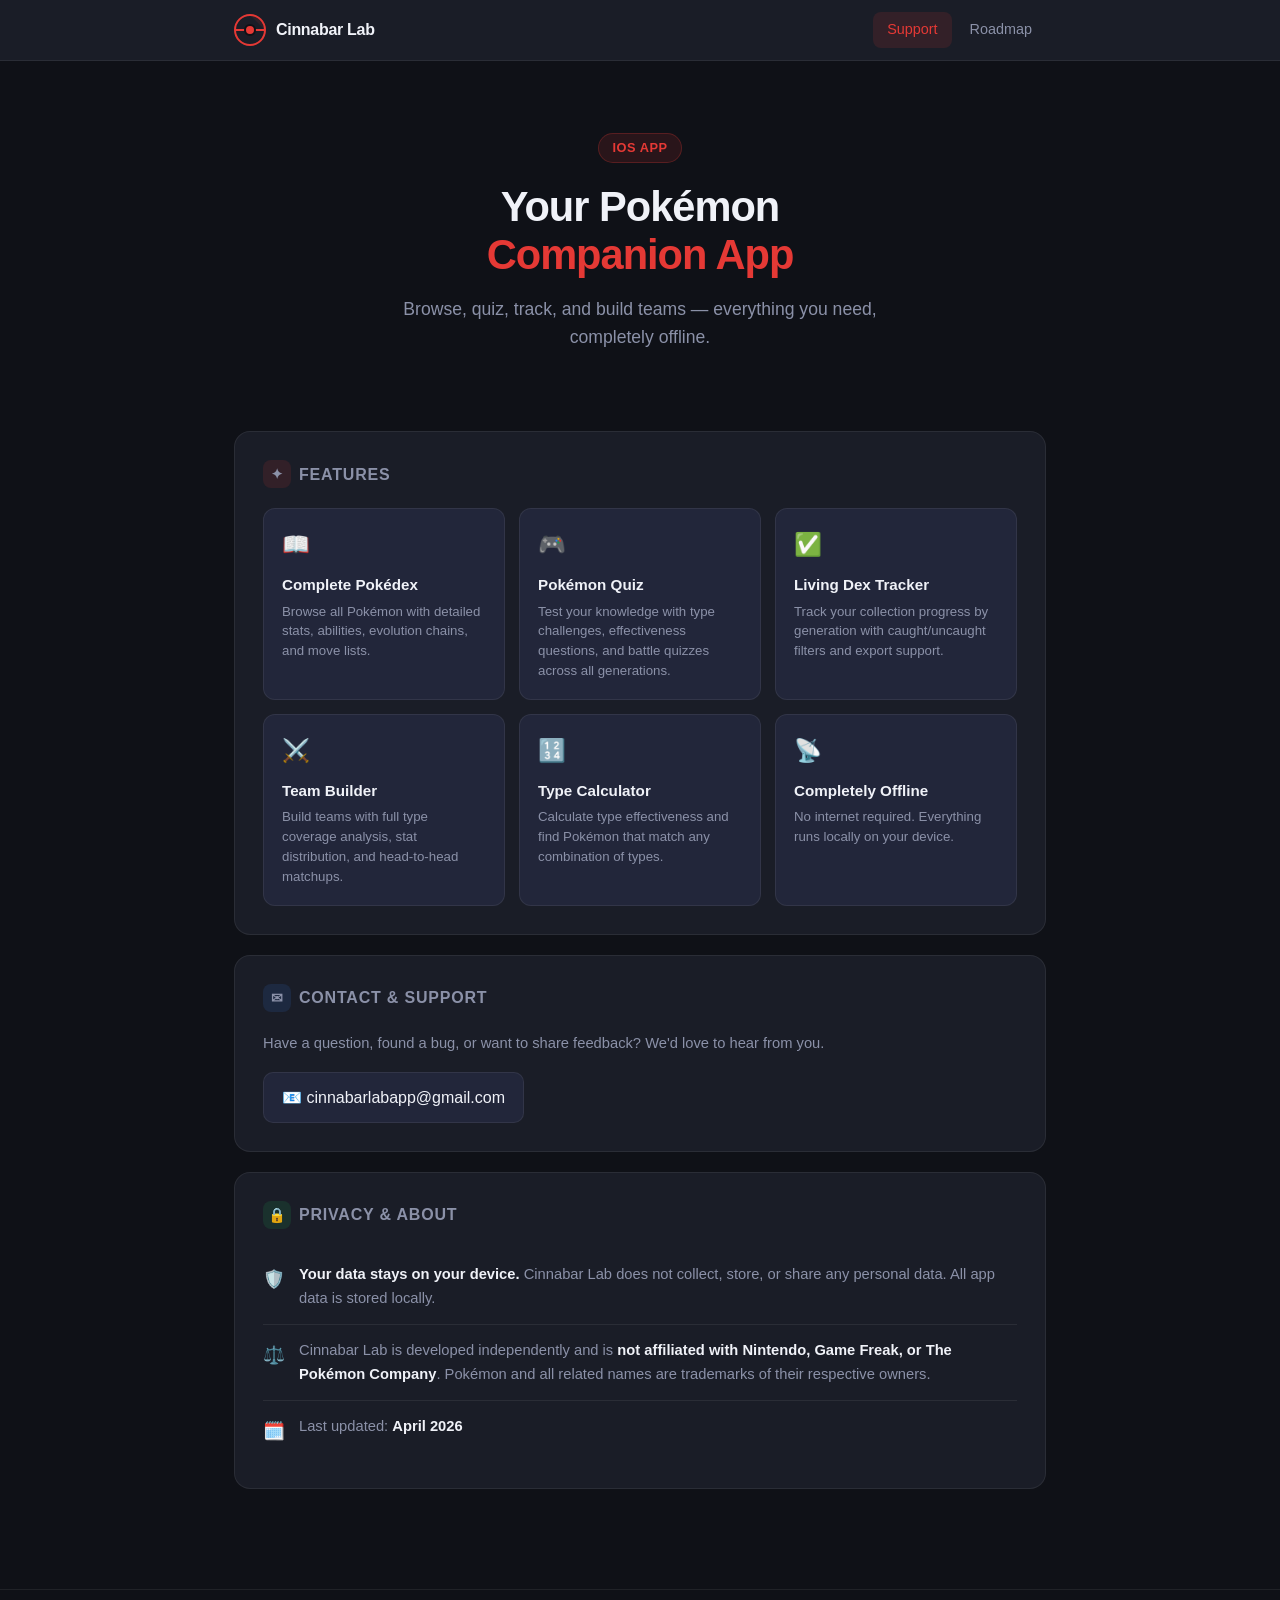
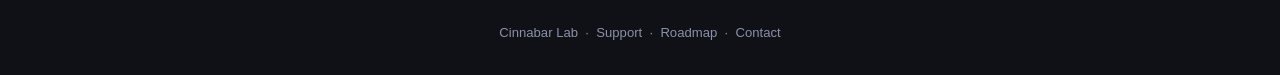
==== index.html @ b50a4d6b "Redesign site with proper HTML/CSS, add roadmap page" ====
<!DOCTYPE html>
<html lang="en">
<head>
    <meta charset="UTF-8" />
    <meta name="viewport" content="width=device-width, initial-scale=1.0" />
    <title>Cinnabar Lab — Support</title>
    <link rel="stylesheet" href="style.css" />
</head>
<body>

<!-- NAV -->
<nav>
    <div class="nav-inner">
        <a href="index.html" class="nav-brand">
            <svg class="nav-logo" viewBox="0 0 32 32" fill="none" xmlns="http://www.w3.org/2000/svg">
                <circle cx="16" cy="16" r="15" stroke="#E53935" stroke-width="2"/>
                <line x1="1" y1="16" x2="31" y2="16" stroke="#E53935" stroke-width="2"/>
                <circle cx="16" cy="16" r="5" fill="#E53935" stroke="#0f1117" stroke-width="2"/>
                <path d="M16 1 A15 15 0 0 1 31 16" stroke="#E53935" stroke-width="0" fill="#E53935" fill-opacity="0.1"/>
            </svg>
            <span>Cinnabar Lab</span>
        </a>
        <div class="nav-links">
            <a href="index.html" class="active">Support</a>
            <a href="roadmap.html">Roadmap</a>
        </div>
    </div>
</nav>

<!-- HERO -->
<div class="hero">
    <div class="hero-badge">iOS App</div>
    <h1>Your Pokémon<br/><span>Companion App</span></h1>
    <p>Browse, quiz, track, and build teams — everything you need, completely offline.</p>
</div>

<!-- MAIN -->
<main>

    <!-- Features -->
    <div class="card">
        <h2>
            <span class="icon" style="background:rgba(229,57,53,0.12)">✦</span>
            Features
        </h2>
        <div class="features-grid">
            <div class="feature-item">
                <div class="feature-icon">📖</div>
                <h3>Complete Pokédex</h3>
                <p>Browse all Pokémon with detailed stats, abilities, evolution chains, and move lists.</p>
            </div>
            <div class="feature-item">
                <div class="feature-icon">🎮</div>
                <h3>Pokémon Quiz</h3>
                <p>Test your knowledge with type challenges, effectiveness questions, and battle quizzes across all generations.</p>
            </div>
            <div class="feature-item">
                <div class="feature-icon">✅</div>
                <h3>Living Dex Tracker</h3>
                <p>Track your collection progress by generation with caught/uncaught filters and export support.</p>
            </div>
            <div class="feature-item">
                <div class="feature-icon">⚔️</div>
                <h3>Team Builder</h3>
                <p>Build teams with full type coverage analysis, stat distribution, and head-to-head matchups.</p>
            </div>
            <div class="feature-item">
                <div class="feature-icon">🔢</div>
                <h3>Type Calculator</h3>
                <p>Calculate type effectiveness and find Pokémon that match any combination of types.</p>
            </div>
            <div class="feature-item">
                <div class="feature-icon">📡</div>
                <h3>Completely Offline</h3>
                <p>No internet required. Everything runs locally on your device.</p>
            </div>
        </div>
    </div>

    <!-- Contact -->
    <div class="card">
        <h2>
            <span class="icon" style="background:rgba(59,130,246,0.12)">✉</span>
            Contact &amp; Support
        </h2>
        <p style="color:var(--muted); font-size:0.92rem; margin-bottom:16px;">
            Have a question, found a bug, or want to share feedback? We'd love to hear from you.
        </p>
        <a href="mailto:cinnabarlabapp@gmail.com" class="contact-email">
            📧 cinnabarlabapp@gmail.com
        </a>
    </div>

    <!-- Privacy & About -->
    <div class="card">
        <h2>
            <span class="icon" style="background:rgba(34,197,94,0.12)">🔒</span>
            Privacy &amp; About
        </h2>
        <div class="info-row">
            <span class="info-row-icon">🛡️</span>
            <p><strong>Your data stays on your device.</strong> Cinnabar Lab does not collect, store, or share any personal data. All app data is stored locally.</p>
        </div>
        <div class="info-row">
            <span class="info-row-icon">⚖️</span>
            <p>Cinnabar Lab is developed independently and is <strong>not affiliated with Nintendo, Game Freak, or The Pokémon Company</strong>. Pokémon and all related names are trademarks of their respective owners.</p>
        </div>
        <div class="info-row">
            <span class="info-row-icon">🗓️</span>
            <p>Last updated: <strong>April 2026</strong></p>
        </div>
    </div>

</main>

<footer>
    <p>Cinnabar Lab &nbsp;·&nbsp; <a href="index.html">Support</a> &nbsp;·&nbsp; <a href="roadmap.html">Roadmap</a> &nbsp;·&nbsp; <a href="mailto:cinnabarlabapp@gmail.com">Contact</a></p>
</footer>

</body>
</html>
---- style.css ----
/* ===== CINNABAR LAB — Shared Styles ===== */

*, *::before, *::after { box-sizing: border-box; margin: 0; padding: 0; }

:root {
    --red:       #E53935;
    --red-dark:  #B71C1C;
    --red-light: #FFCDD2;
    --bg:        #0f1117;
    --surface:   #1a1d27;
    --surface2:  #22263a;
    --border:    rgba(255,255,255,0.07);
    --text:      #f0f2f8;
    --muted:     #8b91a8;
    --green:     #22c55e;
    --yellow:    #f59e0b;
    --blue:      #3b82f6;
    --purple:    #a855f7;
}

body {
    font-family: -apple-system, BlinkMacSystemFont, "Segoe UI", Helvetica, Arial, sans-serif;
    background: var(--bg);
    color: var(--text);
    min-height: 100vh;
    line-height: 1.6;
}

a { color: var(--red); text-decoration: none; }
a:hover { text-decoration: underline; }

/* ===== NAV ===== */

nav {
    background: var(--surface);
    border-bottom: 1px solid var(--border);
    position: sticky;
    top: 0;
    z-index: 100;
    backdrop-filter: blur(10px);
}

.nav-inner {
    max-width: 860px;
    margin: 0 auto;
    padding: 0 24px;
    display: flex;
    align-items: center;
    gap: 32px;
    height: 60px;
}

.nav-brand {
    display: flex;
    align-items: center;
    gap: 10px;
    text-decoration: none;
    flex-shrink: 0;
}

.nav-logo {
    width: 32px;
    height: 32px;
}

.nav-brand span {
    font-size: 1rem;
    font-weight: 700;
    color: var(--text);
    letter-spacing: -0.3px;
}

.nav-links {
    display: flex;
    gap: 4px;
    margin-left: auto;
}

.nav-links a {
    color: var(--muted);
    text-decoration: none;
    font-size: 0.9rem;
    font-weight: 500;
    padding: 6px 14px;
    border-radius: 8px;
    transition: color 0.15s, background 0.15s;
}

.nav-links a:hover {
    color: var(--text);
    background: var(--border);
    text-decoration: none;
}

.nav-links a.active {
    color: var(--red);
    background: rgba(229, 57, 53, 0.12);
}

/* ===== HERO ===== */

.hero {
    text-align: center;
    padding: 72px 24px 48px;
    max-width: 680px;
    margin: 0 auto;
}

.hero-badge {
    display: inline-flex;
    align-items: center;
    gap: 6px;
    background: rgba(229, 57, 53, 0.12);
    color: var(--red);
    border: 1px solid rgba(229, 57, 53, 0.25);
    border-radius: 20px;
    padding: 4px 14px;
    font-size: 0.8rem;
    font-weight: 600;
    letter-spacing: 0.5px;
    text-transform: uppercase;
    margin-bottom: 20px;
}

.hero h1 {
    font-size: 2.6rem;
    font-weight: 800;
    letter-spacing: -1px;
    line-height: 1.15;
    margin-bottom: 16px;
}

.hero h1 span { color: var(--red); }

.hero p {
    font-size: 1.1rem;
    color: var(--muted);
    max-width: 480px;
    margin: 0 auto 32px;
}

/* ===== MAIN CONTENT ===== */

main {
    max-width: 860px;
    margin: 0 auto;
    padding: 0 24px 80px;
}

/* ===== CARDS ===== */

.card {
    background: var(--surface);
    border: 1px solid var(--border);
    border-radius: 16px;
    padding: 28px;
    margin-bottom: 20px;
}

.card h2 {
    font-size: 1rem;
    font-weight: 700;
    color: var(--muted);
    text-transform: uppercase;
    letter-spacing: 0.8px;
    margin-bottom: 20px;
    display: flex;
    align-items: center;
    gap: 8px;
}

.card h2 .icon {
    width: 28px;
    height: 28px;
    border-radius: 8px;
    display: flex;
    align-items: center;
    justify-content: center;
    font-size: 0.9rem;
}

/* ===== FEATURES GRID ===== */

.features-grid {
    display: grid;
    grid-template-columns: repeat(auto-fill, minmax(220px, 1fr));
    gap: 14px;
}

.feature-item {
    background: var(--surface2);
    border: 1px solid var(--border);
    border-radius: 12px;
    padding: 18px;
}

.feature-icon {
    font-size: 1.4rem;
    margin-bottom: 10px;
}

.feature-item h3 {
    font-size: 0.95rem;
    font-weight: 700;
    margin-bottom: 4px;
}

.feature-item p {
    font-size: 0.83rem;
    color: var(--muted);
    line-height: 1.5;
}

/* ===== CONTACT ===== */

.contact-email {
    display: inline-flex;
    align-items: center;
    gap: 8px;
    background: var(--surface2);
    border: 1px solid var(--border);
    border-radius: 10px;
    padding: 12px 18px;
    color: var(--text);
    font-weight: 500;
    transition: border-color 0.15s;
}

.contact-email:hover {
    border-color: var(--red);
    text-decoration: none;
}

/* ===== INFO ROWS ===== */

.info-row {
    display: flex;
    align-items: flex-start;
    gap: 14px;
    padding: 14px 0;
    border-bottom: 1px solid var(--border);
}

.info-row:last-child { border-bottom: none; }

.info-row-icon {
    font-size: 1.1rem;
    margin-top: 2px;
    flex-shrink: 0;
}

.info-row p {
    font-size: 0.92rem;
    color: var(--muted);
    line-height: 1.6;
}

.info-row strong { color: var(--text); }

/* ===== ROADMAP ===== */

.version-card {
    background: var(--surface);
    border: 1px solid var(--border);
    border-radius: 16px;
    overflow: hidden;
    margin-bottom: 20px;
}

.version-header {
    display: flex;
    align-items: center;
    gap: 14px;
    padding: 20px 24px;
    border-bottom: 1px solid var(--border);
}

.version-badge {
    font-size: 0.78rem;
    font-weight: 700;
    padding: 4px 12px;
    border-radius: 20px;
    letter-spacing: 0.3px;
    white-space: nowrap;
}

.badge-complete  { background: rgba(34,197,94,0.15);  color: var(--green); border: 1px solid rgba(34,197,94,0.3); }
.badge-current   { background: rgba(229,57,53,0.15);  color: var(--red);   border: 1px solid rgba(229,57,53,0.3); }
.badge-next      { background: rgba(59,130,246,0.15); color: var(--blue);  border: 1px solid rgba(59,130,246,0.3); }
.badge-planned   { background: rgba(139,145,168,0.1); color: var(--muted); border: 1px solid var(--border); }
.badge-backlog   { background: rgba(168,85,247,0.12); color: var(--purple);border: 1px solid rgba(168,85,247,0.3); }

.version-header h3 {
    font-size: 1.1rem;
    font-weight: 700;
}

.version-header p {
    font-size: 0.85rem;
    color: var(--muted);
    margin-top: 2px;
}

.version-body {
    padding: 4px 0;
}

.roadmap-item {
    display: flex;
    align-items: flex-start;
    gap: 12px;
    padding: 12px 24px;
    border-bottom: 1px solid var(--border);
}

.roadmap-item:last-child { border-bottom: none; }

.roadmap-check {
    width: 20px;
    height: 20px;
    border-radius: 50%;
    flex-shrink: 0;
    display: flex;
    align-items: center;
    justify-content: center;
    font-size: 0.7rem;
    margin-top: 2px;
}

.check-done    { background: rgba(34,197,94,0.15);  color: var(--green); }
.check-pending { background: var(--surface2); border: 1px solid var(--border); color: transparent; }

.roadmap-item p {
    font-size: 0.9rem;
    color: var(--text);
    line-height: 1.5;
}

.roadmap-item p span {
    color: var(--muted);
    font-size: 0.82rem;
}

/* ===== RELEASE HISTORY TABLE ===== */

.release-table {
    width: 100%;
    border-collapse: collapse;
    font-size: 0.88rem;
}

.release-table th {
    text-align: left;
    padding: 10px 16px;
    color: var(--muted);
    font-weight: 600;
    font-size: 0.78rem;
    text-transform: uppercase;
    letter-spacing: 0.5px;
    border-bottom: 1px solid var(--border);
}

.release-table td {
    padding: 12px 16px;
    border-bottom: 1px solid var(--border);
    color: var(--text);
    vertical-align: top;
}

.release-table tr:last-child td { border-bottom: none; }

.release-table td:first-child {
    font-weight: 700;
    color: var(--red);
    white-space: nowrap;
}

.release-table td:nth-child(2) {
    color: var(--muted);
    white-space: nowrap;
}

/* ===== FOOTER ===== */

footer {
    text-align: center;
    padding: 32px 24px;
    color: var(--muted);
    font-size: 0.82rem;
    border-top: 1px solid var(--border);
}

footer a { color: var(--muted); }
footer a:hover { color: var(--text); }

/* ===== RESPONSIVE ===== */

@media (max-width: 600px) {
    .hero h1 { font-size: 1.9rem; }
    .features-grid { grid-template-columns: 1fr 1fr; }
    .version-header { flex-wrap: wrap; gap: 8px; }
}
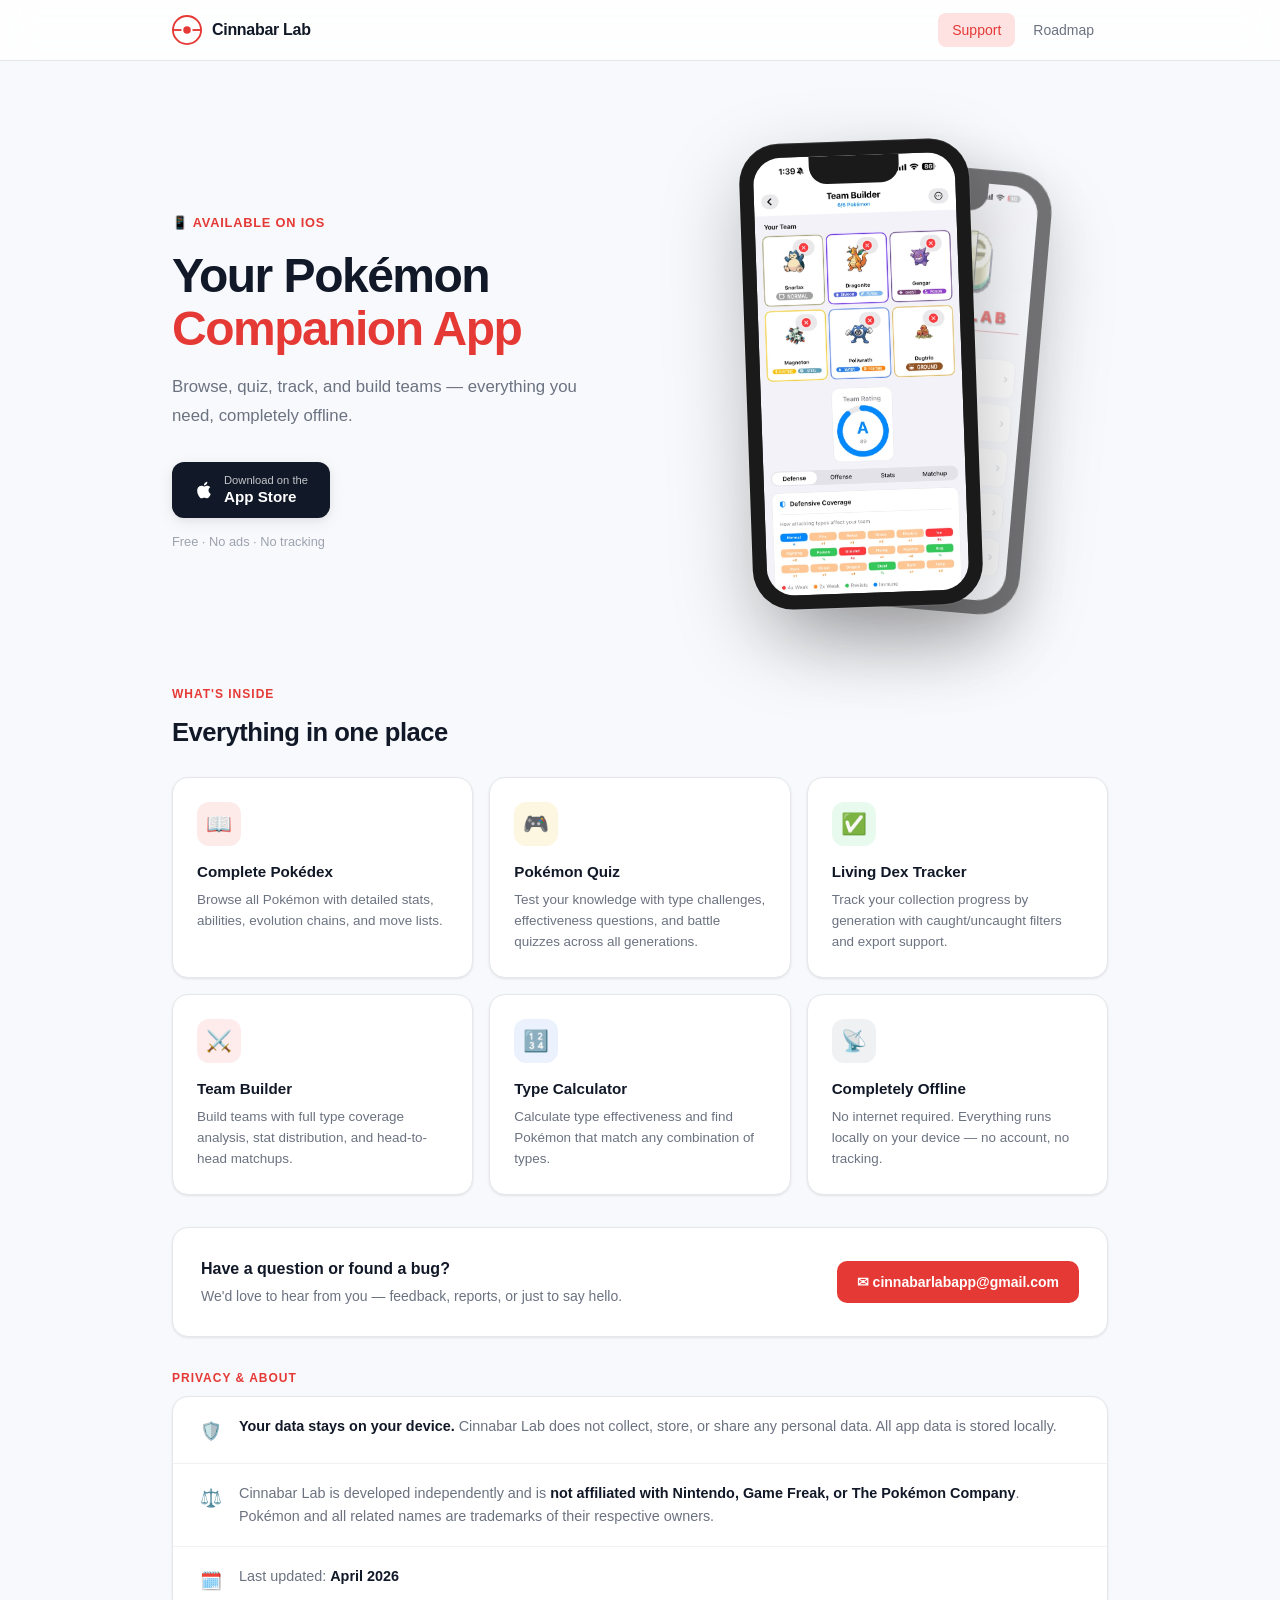
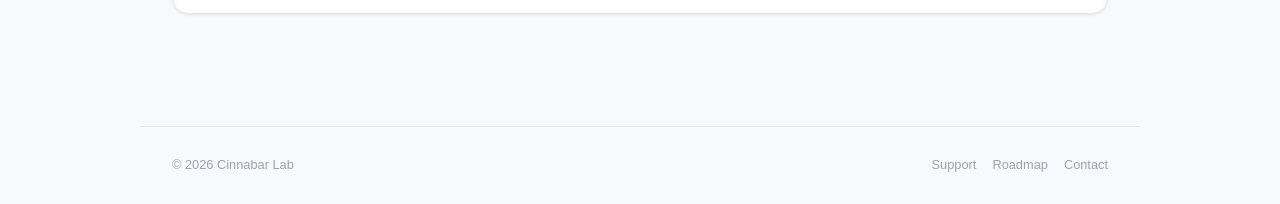
==== commit 51156e07: "Redesign website with light theme and app screenshots" ====
--- a/index.html
+++ b/index.html
@@ -15,8 +15,7 @@
             <svg class="nav-logo" viewBox="0 0 32 32" fill="none" xmlns="http://www.w3.org/2000/svg">
                 <circle cx="16" cy="16" r="15" stroke="#E53935" stroke-width="2"/>
                 <line x1="1" y1="16" x2="31" y2="16" stroke="#E53935" stroke-width="2"/>
-                <circle cx="16" cy="16" r="5" fill="#E53935" stroke="#0f1117" stroke-width="2"/>
-                <path d="M16 1 A15 15 0 0 1 31 16" stroke="#E53935" stroke-width="0" fill="#E53935" fill-opacity="0.1"/>
+                <circle cx="16" cy="16" r="5" fill="#E53935" stroke="white" stroke-width="2"/>
             </svg>
             <span>Cinnabar Lab</span>
         </a>
@@ -29,92 +28,125 @@
 
 <!-- HERO -->
 <div class="hero">
-    <div class="hero-badge">iOS App</div>
-    <h1>Your Pokémon<br/><span>Companion App</span></h1>
-    <p>Browse, quiz, track, and build teams — everything you need, completely offline.</p>
+    <div class="hero-text">
+        <div class="hero-eyebrow">📱 Available on iOS</div>
+        <h1>Your Pokémon<br/><span>Companion App</span></h1>
+        <p class="hero-desc">Browse, quiz, track, and build teams — everything you need, completely offline.</p>
+        <div class="hero-actions">
+            <a href="https://apps.apple.com/app/cinnabar-lab/id6742574230" class="btn-appstore">
+                <svg width="20" height="20" viewBox="0 0 24 24" fill="white"><path d="M18.71 19.5c-.83 1.24-1.71 2.45-3.05 2.47-1.34.03-1.77-.79-3.29-.79-1.53 0-2 .77-3.27.82-1.31.05-2.3-1.32-3.14-2.53C4.25 17 2.94 12.45 4.7 9.39c.87-1.52 2.43-2.48 4.12-2.51 1.28-.02 2.5.87 3.29.87.78 0 2.26-1.07 3.8-.91.65.03 2.47.26 3.64 1.98-.09.06-2.17 1.28-2.15 3.81.03 3.02 2.65 4.03 2.68 4.04-.03.07-.42 1.44-1.38 2.83M13 3.5c.73-.83 1.94-1.46 2.94-1.5.13 1.17-.34 2.35-1.04 3.19-.69.85-1.83 1.51-2.95 1.42-.15-1.15.41-2.35 1.05-3.11z"/></svg>
+                <span class="btn-text">
+                    <span class="btn-sub">Download on the</span>
+                    <span class="btn-main">App Store</span>
+                </span>
+            </a>
+        </div>
+        <p class="hero-note">Free · No ads · No tracking</p>
+    </div>
+    <div class="hero-visual">
+        <div class="phones-container">
+            <div class="phone-mockup phone-mockup-back">
+                <div class="phone-frame">
+                    <div class="phone-screen">
+                        <div class="phone-notch"></div>
+                        <img src="screenshots/home.jpg" alt="Cinnabar Lab home screen" />
+                    </div>
+                </div>
+            </div>
+            <div class="phone-mockup phone-mockup-front">
+                <div class="phone-frame">
+                    <div class="phone-screen">
+                        <div class="phone-notch"></div>
+                        <img src="screenshots/team-builder.jpg" alt="Team Builder screen" />
+                    </div>
+                </div>
+            </div>
+        </div>
+    </div>
 </div>
 
 <!-- MAIN -->
 <main>
 
     <!-- Features -->
-    <div class="card">
-        <h2>
-            <span class="icon" style="background:rgba(229,57,53,0.12)">✦</span>
-            Features
-        </h2>
+    <section>
+        <div class="section-label">What's Inside</div>
+        <div class="section-title">Everything in one place</div>
         <div class="features-grid">
-            <div class="feature-item">
-                <div class="feature-icon">📖</div>
+            <div class="feature-card">
+                <div class="feature-icon-wrap" style="background:rgba(229,57,53,0.1)">📖</div>
                 <h3>Complete Pokédex</h3>
                 <p>Browse all Pokémon with detailed stats, abilities, evolution chains, and move lists.</p>
             </div>
-            <div class="feature-item">
-                <div class="feature-icon">🎮</div>
+            <div class="feature-card">
+                <div class="feature-icon-wrap" style="background:rgba(234,179,8,0.12)">🎮</div>
                 <h3>Pokémon Quiz</h3>
                 <p>Test your knowledge with type challenges, effectiveness questions, and battle quizzes across all generations.</p>
             </div>
-            <div class="feature-item">
-                <div class="feature-icon">✅</div>
+            <div class="feature-card">
+                <div class="feature-icon-wrap" style="background:rgba(34,197,94,0.1)">✅</div>
                 <h3>Living Dex Tracker</h3>
                 <p>Track your collection progress by generation with caught/uncaught filters and export support.</p>
             </div>
-            <div class="feature-item">
-                <div class="feature-icon">⚔️</div>
+            <div class="feature-card">
+                <div class="feature-icon-wrap" style="background:rgba(239,68,68,0.1)">⚔️</div>
                 <h3>Team Builder</h3>
                 <p>Build teams with full type coverage analysis, stat distribution, and head-to-head matchups.</p>
             </div>
-            <div class="feature-item">
-                <div class="feature-icon">🔢</div>
+            <div class="feature-card">
+                <div class="feature-icon-wrap" style="background:rgba(59,130,246,0.1)">🔢</div>
                 <h3>Type Calculator</h3>
                 <p>Calculate type effectiveness and find Pokémon that match any combination of types.</p>
             </div>
-            <div class="feature-item">
-                <div class="feature-icon">📡</div>
+            <div class="feature-card">
+                <div class="feature-icon-wrap" style="background:rgba(107,114,128,0.1)">📡</div>
                 <h3>Completely Offline</h3>
-                <p>No internet required. Everything runs locally on your device.</p>
+                <p>No internet required. Everything runs locally on your device — no account, no tracking.</p>
             </div>
         </div>
-    </div>
+    </section>
 
     <!-- Contact -->
-    <div class="card">
-        <h2>
-            <span class="icon" style="background:rgba(59,130,246,0.12)">✉</span>
-            Contact &amp; Support
-        </h2>
-        <p style="color:var(--muted); font-size:0.92rem; margin-bottom:16px;">
-            Have a question, found a bug, or want to share feedback? We'd love to hear from you.
-        </p>
-        <a href="mailto:cinnabarlabapp@gmail.com" class="contact-email">
-            📧 cinnabarlabapp@gmail.com
-        </a>
-    </div>
+    <section>
+        <div class="contact-card">
+            <div>
+                <h3>Have a question or found a bug?</h3>
+                <p>We'd love to hear from you — feedback, reports, or just to say hello.</p>
+            </div>
+            <a href="mailto:cinnabarlabapp@gmail.com" class="contact-email-btn">
+                ✉ cinnabarlabapp@gmail.com
+            </a>
+        </div>
+    </section>
 
     <!-- Privacy & About -->
-    <div class="card">
-        <h2>
-            <span class="icon" style="background:rgba(34,197,94,0.12)">🔒</span>
-            Privacy &amp; About
-        </h2>
-        <div class="info-row">
-            <span class="info-row-icon">🛡️</span>
-            <p><strong>Your data stays on your device.</strong> Cinnabar Lab does not collect, store, or share any personal data. All app data is stored locally.</p>
+    <section>
+        <div class="section-label">Privacy &amp; About</div>
+        <div class="info-card">
+            <div class="info-row">
+                <span class="info-row-icon">🛡️</span>
+                <p><strong>Your data stays on your device.</strong> Cinnabar Lab does not collect, store, or share any personal data. All app data is stored locally.</p>
+            </div>
+            <div class="info-row">
+                <span class="info-row-icon">⚖️</span>
+                <p>Cinnabar Lab is developed independently and is <strong>not affiliated with Nintendo, Game Freak, or The Pokémon Company</strong>. Pokémon and all related names are trademarks of their respective owners.</p>
+            </div>
+            <div class="info-row">
+                <span class="info-row-icon">🗓️</span>
+                <p>Last updated: <strong>April 2026</strong></p>
+            </div>
         </div>
-        <div class="info-row">
-            <span class="info-row-icon">⚖️</span>
-            <p>Cinnabar Lab is developed independently and is <strong>not affiliated with Nintendo, Game Freak, or The Pokémon Company</strong>. Pokémon and all related names are trademarks of their respective owners.</p>
-        </div>
-        <div class="info-row">
-            <span class="info-row-icon">🗓️</span>
-            <p>Last updated: <strong>April 2026</strong></p>
-        </div>
-    </div>
+    </section>
 
 </main>
 
 <footer>
-    <p>Cinnabar Lab &nbsp;·&nbsp; <a href="index.html">Support</a> &nbsp;·&nbsp; <a href="roadmap.html">Roadmap</a> &nbsp;·&nbsp; <a href="mailto:cinnabarlabapp@gmail.com">Contact</a></p>
+    <p>© 2026 Cinnabar Lab</p>
+    <div class="footer-links">
+        <a href="index.html">Support</a>
+        <a href="roadmap.html">Roadmap</a>
+        <a href="mailto:cinnabarlabapp@gmail.com">Contact</a>
+    </div>
 </footer>
 
 </body>
--- a/style.css
+++ b/style.css
@@ -1,29 +1,36 @@
-/* ===== CINNABAR LAB — Shared Styles ===== */
+/* ===== CINNABAR LAB — Light Theme ===== */
 
 *, *::before, *::after { box-sizing: border-box; margin: 0; padding: 0; }
 
 :root {
-    --red:       #E53935;
-    --red-dark:  #B71C1C;
-    --red-light: #FFCDD2;
-    --bg:        #0f1117;
-    --surface:   #1a1d27;
-    --surface2:  #22263a;
-    --border:    rgba(255,255,255,0.07);
-    --text:      #f0f2f8;
-    --muted:     #8b91a8;
-    --green:     #22c55e;
-    --yellow:    #f59e0b;
-    --blue:      #3b82f6;
-    --purple:    #a855f7;
+    --red:        #E53935;
+    --red-dark:   #B71C1C;
+    --red-light:  #FEE2E2;
+    --red-mid:    #FECACA;
+    --bg:         #F8F9FC;
+    --surface:    #FFFFFF;
+    --surface2:   #F2F4F8;
+    --border:     #E5E7EB;
+    --border-soft:#F0F0F5;
+    --text:       #111827;
+    --muted:      #6B7280;
+    --muted-light:#9CA3AF;
+    --green:      #16A34A;
+    --blue:       #2563EB;
+    --yellow:     #D97706;
+    --purple:     #7C3AED;
+    --shadow-sm:  0 1px 3px rgba(0,0,0,0.06), 0 1px 2px rgba(0,0,0,0.04);
+    --shadow-md:  0 4px 16px rgba(0,0,0,0.08), 0 2px 6px rgba(0,0,0,0.04);
+    --shadow-lg:  0 12px 40px rgba(0,0,0,0.10), 0 4px 12px rgba(0,0,0,0.06);
 }
 
 body {
-    font-family: -apple-system, BlinkMacSystemFont, "Segoe UI", Helvetica, Arial, sans-serif;
+    font-family: -apple-system, BlinkMacSystemFont, "SF Pro Display", "Segoe UI", Helvetica, Arial, sans-serif;
     background: var(--bg);
     color: var(--text);
     min-height: 100vh;
     line-height: 1.6;
+    -webkit-font-smoothing: antialiased;
 }
 
 a { color: var(--red); text-decoration: none; }
@@ -32,21 +39,21 @@
 /* ===== NAV ===== */
 
 nav {
-    background: var(--surface);
+    background: rgba(255,255,255,0.85);
     border-bottom: 1px solid var(--border);
     position: sticky;
     top: 0;
     z-index: 100;
-    backdrop-filter: blur(10px);
+    backdrop-filter: blur(16px);
+    -webkit-backdrop-filter: blur(16px);
 }
 
 .nav-inner {
-    max-width: 860px;
+    max-width: 1000px;
     margin: 0 auto;
-    padding: 0 24px;
-    display: flex;
-    align-items: center;
-    gap: 32px;
+    padding: 0 32px;
+    display: flex;
+    align-items: center;
     height: 60px;
 }
 
@@ -59,8 +66,8 @@
 }
 
 .nav-logo {
-    width: 32px;
-    height: 32px;
+    width: 30px;
+    height: 30px;
 }
 
 .nav-brand span {
@@ -74,12 +81,13 @@
     display: flex;
     gap: 4px;
     margin-left: auto;
+    align-items: center;
 }
 
 .nav-links a {
     color: var(--muted);
     text-decoration: none;
-    font-size: 0.9rem;
+    font-size: 0.875rem;
     font-weight: 500;
     padding: 6px 14px;
     border-radius: 8px;
@@ -88,157 +96,336 @@
 
 .nav-links a:hover {
     color: var(--text);
-    background: var(--border);
+    background: var(--surface2);
     text-decoration: none;
 }
 
 .nav-links a.active {
     color: var(--red);
-    background: rgba(229, 57, 53, 0.12);
+    background: var(--red-light);
 }
 
 /* ===== HERO ===== */
 
 .hero {
+    max-width: 1000px;
+    margin: 0 auto;
+    padding: 80px 32px 64px;
+    display: grid;
+    grid-template-columns: 1fr 1fr;
+    gap: 48px;
+    align-items: center;
+}
+
+.hero-text {}
+
+.hero-eyebrow {
+    display: inline-flex;
+    align-items: center;
+    gap: 6px;
+    color: var(--red);
+    font-size: 0.8rem;
+    font-weight: 700;
+    letter-spacing: 0.8px;
+    text-transform: uppercase;
+    margin-bottom: 16px;
+}
+
+.hero h1 {
+    font-size: 3rem;
+    font-weight: 800;
+    letter-spacing: -1.5px;
+    line-height: 1.1;
+    color: var(--text);
+    margin-bottom: 18px;
+}
+
+.hero h1 span { color: var(--red); }
+
+.hero-desc {
+    font-size: 1.05rem;
+    color: var(--muted);
+    line-height: 1.7;
+    margin-bottom: 32px;
+    max-width: 420px;
+}
+
+.hero-actions {
+    display: flex;
+    gap: 12px;
+    align-items: center;
+    flex-wrap: wrap;
+}
+
+.btn-appstore {
+    display: inline-flex;
+    align-items: center;
+    gap: 10px;
+    background: var(--text);
+    color: white;
+    padding: 12px 22px;
+    border-radius: 12px;
+    font-size: 0.85rem;
+    font-weight: 600;
+    text-decoration: none;
+    transition: opacity 0.15s, transform 0.15s;
+    box-shadow: var(--shadow-md);
+}
+
+.btn-appstore:hover {
+    opacity: 0.85;
+    transform: translateY(-1px);
+    text-decoration: none;
+    color: white;
+}
+
+.btn-appstore svg { flex-shrink: 0; }
+
+.btn-appstore .btn-text { line-height: 1.2; }
+.btn-appstore .btn-sub { font-size: 0.7rem; font-weight: 400; opacity: 0.75; display: block; }
+.btn-appstore .btn-main { font-size: 0.95rem; font-weight: 700; }
+
+.hero-note {
+    font-size: 0.8rem;
+    color: var(--muted-light);
+    margin-top: 14px;
+}
+
+/* ===== PHONE MOCKUP ===== */
+
+.hero-visual {
+    display: flex;
+    justify-content: center;
+    align-items: center;
+}
+
+.phone-mockup {
+    position: relative;
+    width: 240px;
+    flex-shrink: 0;
+    filter: drop-shadow(var(--shadow-lg));
+}
+
+.phone-frame {
+    background: #1a1a1a;
+    border-radius: 40px;
+    padding: 14px;
+    box-shadow:
+        0 0 0 1px rgba(255,255,255,0.08),
+        0 30px 80px rgba(0,0,0,0.25),
+        inset 0 1px 0 rgba(255,255,255,0.1);
+}
+
+.phone-screen {
+    background: #111;
+    border-radius: 28px;
+    overflow: hidden;
+    aspect-ratio: 9/19.5;
+    display: flex;
+    align-items: center;
+    justify-content: center;
+    position: relative;
+}
+
+.phone-screen img {
+    width: 100%;
+    height: 100%;
+    object-fit: cover;
+    display: block;
+}
+
+.phone-screen-placeholder {
+    width: 100%;
+    height: 100%;
+    background: linear-gradient(145deg, #1a1d27 0%, #0f1117 100%);
+    display: flex;
+    flex-direction: column;
+    align-items: center;
+    justify-content: center;
+    gap: 12px;
+    color: rgba(255,255,255,0.15);
+    font-size: 0.75rem;
     text-align: center;
-    padding: 72px 24px 48px;
-    max-width: 680px;
+    padding: 16px;
+}
+
+.phone-notch {
+    position: absolute;
+    top: 0;
+    left: 50%;
+    transform: translateX(-50%);
+    width: 90px;
+    height: 28px;
+    background: #1a1a1a;
+    border-radius: 0 0 18px 18px;
+    z-index: 2;
+}
+
+/* Second phone (slightly offset) */
+.phones-container {
+    position: relative;
+    width: 280px;
+    height: 480px;
+}
+
+.phone-mockup-back {
+    position: absolute;
+    width: 220px;
+    right: -10px;
+    top: 24px;
+    opacity: 0.6;
+    transform: rotate(5deg);
+    filter: drop-shadow(0 8px 24px rgba(0,0,0,0.12));
+}
+
+.phone-mockup-front {
+    position: absolute;
+    width: 230px;
+    left: 0;
+    top: 0;
+    transform: rotate(-2deg);
+}
+
+/* ===== MAIN CONTENT ===== */
+
+main {
+    max-width: 1000px;
     margin: 0 auto;
-}
-
-.hero-badge {
-    display: inline-flex;
-    align-items: center;
-    gap: 6px;
-    background: rgba(229, 57, 53, 0.12);
+    padding: 0 32px 80px;
+}
+
+section {
+    margin-bottom: 32px;
+}
+
+/* ===== SECTION HEADERS ===== */
+
+.section-label {
+    font-size: 0.75rem;
+    font-weight: 700;
+    letter-spacing: 1px;
+    text-transform: uppercase;
     color: var(--red);
-    border: 1px solid rgba(229, 57, 53, 0.25);
-    border-radius: 20px;
-    padding: 4px 14px;
-    font-size: 0.8rem;
-    font-weight: 600;
-    letter-spacing: 0.5px;
-    text-transform: uppercase;
-    margin-bottom: 20px;
-}
-
-.hero h1 {
-    font-size: 2.6rem;
+    margin-bottom: 8px;
+}
+
+.section-title {
+    font-size: 1.6rem;
     font-weight: 800;
-    letter-spacing: -1px;
-    line-height: 1.15;
-    margin-bottom: 16px;
-}
-
-.hero h1 span { color: var(--red); }
-
-.hero p {
-    font-size: 1.1rem;
-    color: var(--muted);
-    max-width: 480px;
-    margin: 0 auto 32px;
-}
-
-/* ===== MAIN CONTENT ===== */
-
-main {
-    max-width: 860px;
-    margin: 0 auto;
-    padding: 0 24px 80px;
-}
-
-/* ===== CARDS ===== */
-
-.card {
+    letter-spacing: -0.5px;
+    color: var(--text);
+    margin-bottom: 24px;
+}
+
+/* ===== FEATURES GRID ===== */
+
+.features-grid {
+    display: grid;
+    grid-template-columns: repeat(3, 1fr);
+    gap: 16px;
+}
+
+.feature-card {
+    background: var(--surface);
+    border: 1px solid var(--border);
+    border-radius: 16px;
+    padding: 24px;
+    box-shadow: var(--shadow-sm);
+    transition: box-shadow 0.2s, transform 0.2s;
+}
+
+.feature-card:hover {
+    box-shadow: var(--shadow-md);
+    transform: translateY(-2px);
+}
+
+.feature-icon-wrap {
+    width: 44px;
+    height: 44px;
+    border-radius: 12px;
+    display: flex;
+    align-items: center;
+    justify-content: center;
+    font-size: 1.3rem;
+    margin-bottom: 14px;
+}
+
+.feature-card h3 {
+    font-size: 0.95rem;
+    font-weight: 700;
+    color: var(--text);
+    margin-bottom: 6px;
+}
+
+.feature-card p {
+    font-size: 0.84rem;
+    color: var(--muted);
+    line-height: 1.55;
+}
+
+/* ===== CONTACT CARD ===== */
+
+.contact-card {
     background: var(--surface);
     border: 1px solid var(--border);
     border-radius: 16px;
     padding: 28px;
-    margin-bottom: 20px;
-}
-
-.card h2 {
+    box-shadow: var(--shadow-sm);
+    display: flex;
+    align-items: center;
+    justify-content: space-between;
+    gap: 24px;
+    flex-wrap: wrap;
+}
+
+.contact-card h3 {
     font-size: 1rem;
     font-weight: 700;
-    color: var(--muted);
-    text-transform: uppercase;
-    letter-spacing: 0.8px;
-    margin-bottom: 20px;
-    display: flex;
+    margin-bottom: 4px;
+}
+
+.contact-card p {
+    font-size: 0.875rem;
+    color: var(--muted);
+}
+
+.contact-email-btn {
+    display: inline-flex;
     align-items: center;
     gap: 8px;
-}
-
-.card h2 .icon {
-    width: 28px;
-    height: 28px;
-    border-radius: 8px;
-    display: flex;
-    align-items: center;
-    justify-content: center;
-    font-size: 0.9rem;
-}
-
-/* ===== FEATURES GRID ===== */
-
-.features-grid {
-    display: grid;
-    grid-template-columns: repeat(auto-fill, minmax(220px, 1fr));
-    gap: 14px;
-}
-
-.feature-item {
-    background: var(--surface2);
+    background: var(--red);
+    color: white;
+    padding: 10px 20px;
+    border-radius: 10px;
+    font-size: 0.875rem;
+    font-weight: 600;
+    white-space: nowrap;
+    transition: background 0.15s, transform 0.15s;
+}
+
+.contact-email-btn:hover {
+    background: var(--red-dark);
+    color: white;
+    text-decoration: none;
+    transform: translateY(-1px);
+}
+
+/* ===== INFO ROWS ===== */
+
+.info-card {
+    background: var(--surface);
     border: 1px solid var(--border);
-    border-radius: 12px;
-    padding: 18px;
-}
-
-.feature-icon {
-    font-size: 1.4rem;
-    margin-bottom: 10px;
-}
-
-.feature-item h3 {
-    font-size: 0.95rem;
-    font-weight: 700;
-    margin-bottom: 4px;
-}
-
-.feature-item p {
-    font-size: 0.83rem;
-    color: var(--muted);
-    line-height: 1.5;
-}
-
-/* ===== CONTACT ===== */
-
-.contact-email {
-    display: inline-flex;
-    align-items: center;
-    gap: 8px;
-    background: var(--surface2);
-    border: 1px solid var(--border);
-    border-radius: 10px;
-    padding: 12px 18px;
-    color: var(--text);
-    font-weight: 500;
-    transition: border-color 0.15s;
-}
-
-.contact-email:hover {
-    border-color: var(--red);
-    text-decoration: none;
-}
-
-/* ===== INFO ROWS ===== */
+    border-radius: 16px;
+    overflow: hidden;
+    box-shadow: var(--shadow-sm);
+}
 
 .info-row {
     display: flex;
     align-items: flex-start;
     gap: 14px;
-    padding: 14px 0;
-    border-bottom: 1px solid var(--border);
+    padding: 18px 24px;
+    border-bottom: 1px solid var(--border-soft);
 }
 
 .info-row:last-child { border-bottom: none; }
@@ -247,24 +434,43 @@
     font-size: 1.1rem;
     margin-top: 2px;
     flex-shrink: 0;
+    width: 28px;
+    text-align: center;
 }
 
 .info-row p {
-    font-size: 0.92rem;
+    font-size: 0.9rem;
     color: var(--muted);
     line-height: 1.6;
 }
 
 .info-row strong { color: var(--text); }
 
-/* ===== ROADMAP ===== */
+/* ===== ROADMAP PAGE ===== */
+
+.roadmap-hero {
+    text-align: center;
+    padding: 72px 32px 48px;
+    max-width: 600px;
+    margin: 0 auto;
+}
+
+.roadmap-hero .hero-eyebrow { display: block; text-align: center; }
+.roadmap-hero h1 { font-size: 2.6rem; }
+
+.roadmap-hero p {
+    font-size: 1rem;
+    color: var(--muted);
+    margin-top: 12px;
+}
 
 .version-card {
     background: var(--surface);
     border: 1px solid var(--border);
     border-radius: 16px;
     overflow: hidden;
-    margin-bottom: 20px;
+    margin-bottom: 16px;
+    box-shadow: var(--shadow-sm);
 }
 
 .version-header {
@@ -272,11 +478,11 @@
     align-items: center;
     gap: 14px;
     padding: 20px 24px;
-    border-bottom: 1px solid var(--border);
+    border-bottom: 1px solid var(--border-soft);
 }
 
 .version-badge {
-    font-size: 0.78rem;
+    font-size: 0.75rem;
     font-weight: 700;
     padding: 4px 12px;
     border-radius: 20px;
@@ -284,33 +490,32 @@
     white-space: nowrap;
 }
 
-.badge-complete  { background: rgba(34,197,94,0.15);  color: var(--green); border: 1px solid rgba(34,197,94,0.3); }
-.badge-current   { background: rgba(229,57,53,0.15);  color: var(--red);   border: 1px solid rgba(229,57,53,0.3); }
-.badge-next      { background: rgba(59,130,246,0.15); color: var(--blue);  border: 1px solid rgba(59,130,246,0.3); }
-.badge-planned   { background: rgba(139,145,168,0.1); color: var(--muted); border: 1px solid var(--border); }
-.badge-backlog   { background: rgba(168,85,247,0.12); color: var(--purple);border: 1px solid rgba(168,85,247,0.3); }
+.badge-complete { background: #DCFCE7; color: #15803D; border: 1px solid #BBF7D0; }
+.badge-current  { background: var(--red-light); color: var(--red); border: 1px solid var(--red-mid); }
+.badge-next     { background: #DBEAFE; color: #1D4ED8; border: 1px solid #BFDBFE; }
+.badge-planned  { background: var(--surface2); color: var(--muted); border: 1px solid var(--border); }
+.badge-backlog  { background: #F3E8FF; color: #6D28D9; border: 1px solid #DDD6FE; }
 
 .version-header h3 {
-    font-size: 1.1rem;
-    font-weight: 700;
+    font-size: 1rem;
+    font-weight: 700;
+    color: var(--text);
 }
 
 .version-header p {
-    font-size: 0.85rem;
+    font-size: 0.83rem;
     color: var(--muted);
     margin-top: 2px;
 }
 
-.version-body {
-    padding: 4px 0;
-}
+.version-body { padding: 4px 0; }
 
 .roadmap-item {
     display: flex;
     align-items: flex-start;
     gap: 12px;
     padding: 12px 24px;
-    border-bottom: 1px solid var(--border);
+    border-bottom: 1px solid var(--border-soft);
 }
 
 .roadmap-item:last-child { border-bottom: none; }
@@ -323,22 +528,18 @@
     display: flex;
     align-items: center;
     justify-content: center;
-    font-size: 0.7rem;
+    font-size: 0.65rem;
+    font-weight: 700;
     margin-top: 2px;
 }
 
-.check-done    { background: rgba(34,197,94,0.15);  color: var(--green); }
-.check-pending { background: var(--surface2); border: 1px solid var(--border); color: transparent; }
+.check-done    { background: #DCFCE7; color: #15803D; }
+.check-pending { background: var(--surface2); border: 1.5px solid var(--border); }
 
 .roadmap-item p {
     font-size: 0.9rem;
     color: var(--text);
     line-height: 1.5;
-}
-
-.roadmap-item p span {
-    color: var(--muted);
-    font-size: 0.82rem;
 }
 
 /* ===== RELEASE HISTORY TABLE ===== */
@@ -346,7 +547,7 @@
 .release-table {
     width: 100%;
     border-collapse: collapse;
-    font-size: 0.88rem;
+    font-size: 0.875rem;
 }
 
 .release-table th {
@@ -354,7 +555,7 @@
     padding: 10px 16px;
     color: var(--muted);
     font-weight: 600;
-    font-size: 0.78rem;
+    font-size: 0.75rem;
     text-transform: uppercase;
     letter-spacing: 0.5px;
     border-bottom: 1px solid var(--border);
@@ -362,7 +563,7 @@
 
 .release-table td {
     padding: 12px 16px;
-    border-bottom: 1px solid var(--border);
+    border-bottom: 1px solid var(--border-soft);
     color: var(--text);
     vertical-align: top;
 }
@@ -383,20 +584,60 @@
 /* ===== FOOTER ===== */
 
 footer {
-    text-align: center;
-    padding: 32px 24px;
-    color: var(--muted);
-    font-size: 0.82rem;
     border-top: 1px solid var(--border);
-}
-
-footer a { color: var(--muted); }
-footer a:hover { color: var(--text); }
+    padding: 28px 32px;
+    max-width: 1000px;
+    margin: 0 auto;
+    display: flex;
+    justify-content: space-between;
+    align-items: center;
+    flex-wrap: wrap;
+    gap: 12px;
+}
+
+footer p {
+    font-size: 0.8rem;
+    color: var(--muted-light);
+}
+
+.footer-links {
+    display: flex;
+    gap: 16px;
+    font-size: 0.8rem;
+}
+
+.footer-links a {
+    color: var(--muted-light);
+}
+
+.footer-links a:hover {
+    color: var(--text);
+    text-decoration: none;
+}
 
 /* ===== RESPONSIVE ===== */
 
-@media (max-width: 600px) {
-    .hero h1 { font-size: 1.9rem; }
+@media (max-width: 720px) {
+    .hero {
+        grid-template-columns: 1fr;
+        text-align: center;
+        padding: 48px 24px 40px;
+    }
+
+    .hero h1 { font-size: 2.2rem; }
+    .hero-desc { max-width: 100%; }
+    .hero-actions { justify-content: center; }
+    .hero-visual { display: none; }
+
     .features-grid { grid-template-columns: 1fr 1fr; }
-    .version-header { flex-wrap: wrap; gap: 8px; }
-}
+
+    main { padding: 0 24px 60px; }
+
+    .contact-card { flex-direction: column; align-items: flex-start; }
+
+    footer { flex-direction: column; align-items: flex-start; padding: 24px; }
+}
+
+@media (max-width: 480px) {
+    .features-grid { grid-template-columns: 1fr; }
+}
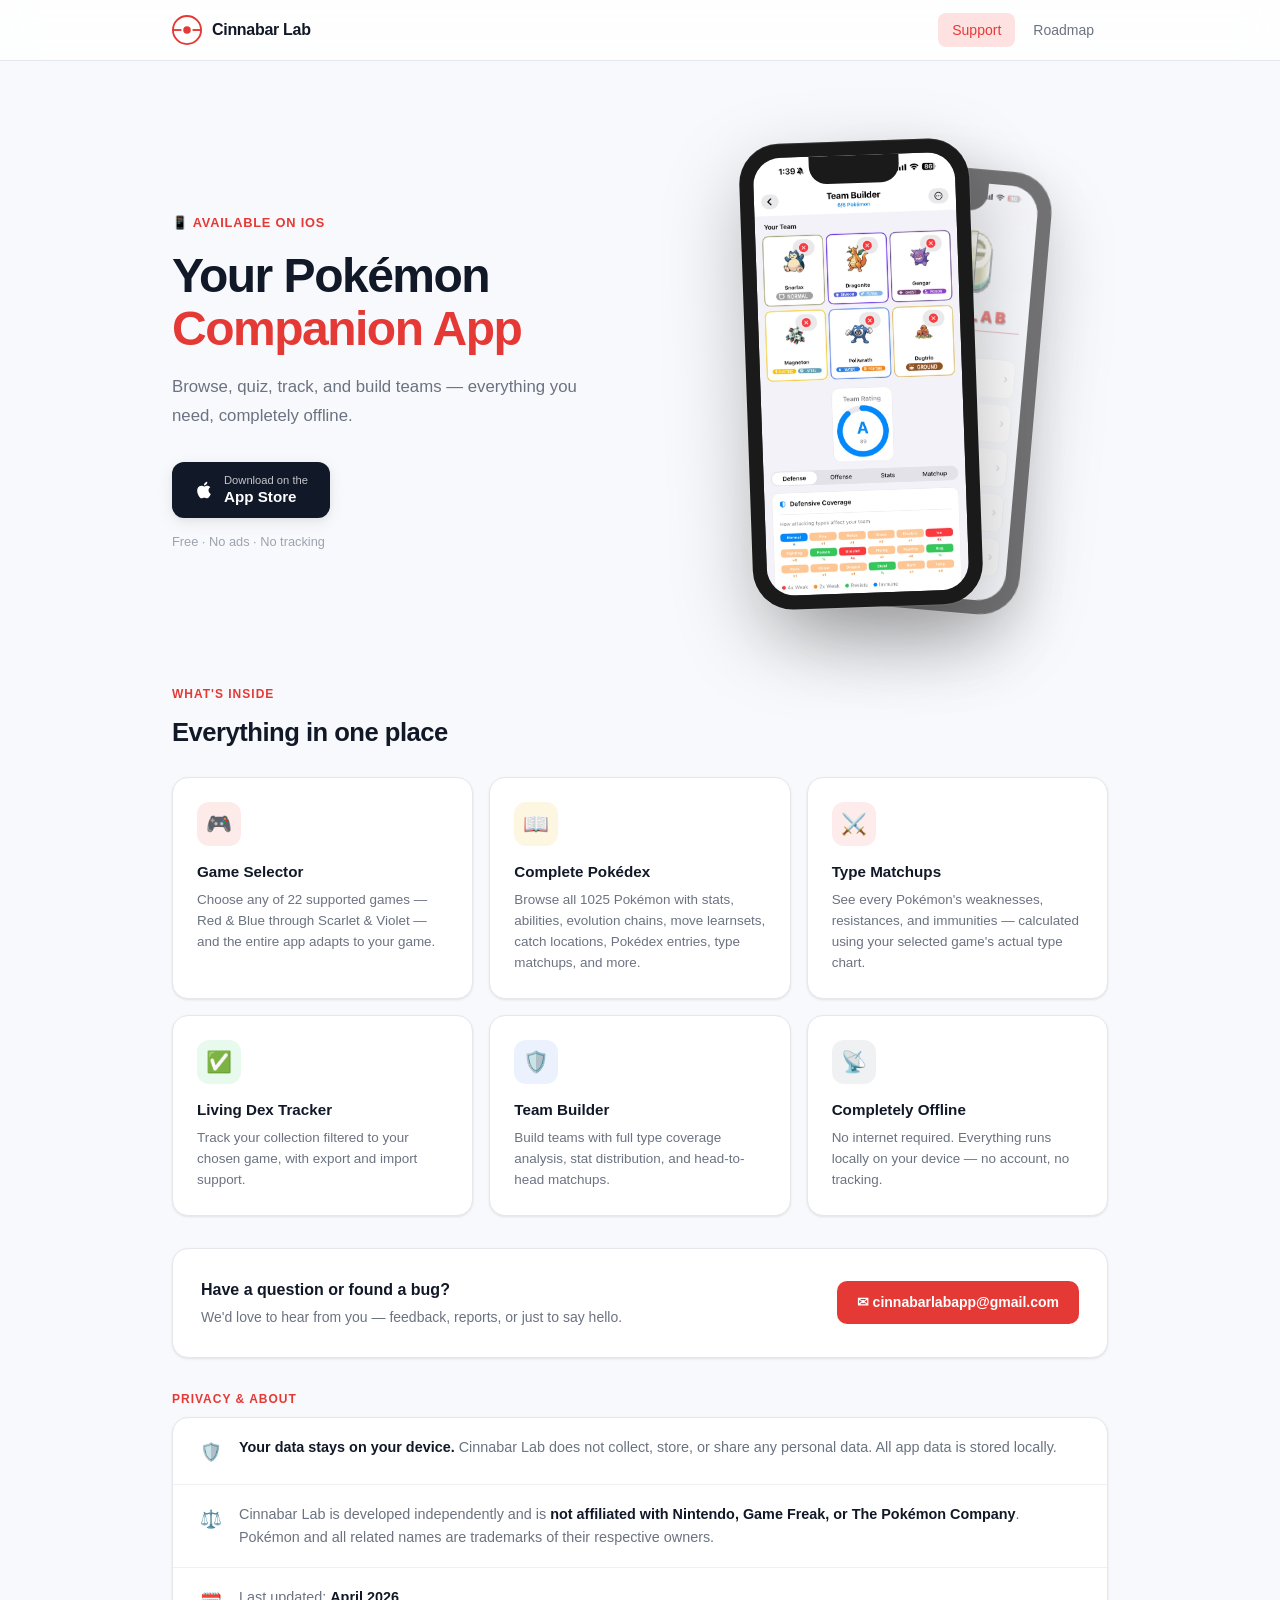
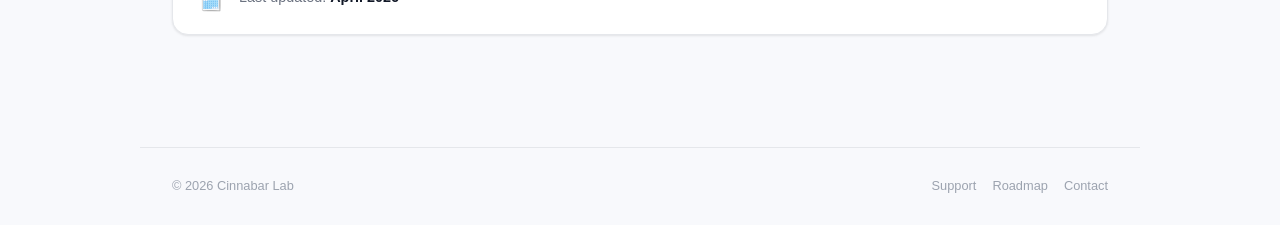
==== commit e495c7e5: "v1.4: update features and roadmap for game-specific data release - index.html: replace generic featu" ====
--- a/index.html
+++ b/index.html
@@ -33,7 +33,7 @@
         <h1>Your Pokémon<br/><span>Companion App</span></h1>
         <p class="hero-desc">Browse, quiz, track, and build teams — everything you need, completely offline.</p>
         <div class="hero-actions">
-            <a href="https://apps.apple.com/app/cinnabar-lab/id6742574230" class="btn-appstore">
+            <a href="https://apps.apple.com/us/app/cinnabar-lab/id6756986704" class="btn-appstore">
                 <svg width="20" height="20" viewBox="0 0 24 24" fill="white"><path d="M18.71 19.5c-.83 1.24-1.71 2.45-3.05 2.47-1.34.03-1.77-.79-3.29-.79-1.53 0-2 .77-3.27.82-1.31.05-2.3-1.32-3.14-2.53C4.25 17 2.94 12.45 4.7 9.39c.87-1.52 2.43-2.48 4.12-2.51 1.28-.02 2.5.87 3.29.87.78 0 2.26-1.07 3.8-.91.65.03 2.47.26 3.64 1.98-.09.06-2.17 1.28-2.15 3.81.03 3.02 2.65 4.03 2.68 4.04-.03.07-.42 1.44-1.38 2.83M13 3.5c.73-.83 1.94-1.46 2.94-1.5.13 1.17-.34 2.35-1.04 3.19-.69.85-1.83 1.51-2.95 1.42-.15-1.15.41-2.35 1.05-3.11z"/></svg>
                 <span class="btn-text">
                     <span class="btn-sub">Download on the</span>
@@ -74,29 +74,29 @@
         <div class="section-title">Everything in one place</div>
         <div class="features-grid">
             <div class="feature-card">
-                <div class="feature-icon-wrap" style="background:rgba(229,57,53,0.1)">📖</div>
-                <h3>Complete Pokédex</h3>
-                <p>Browse all Pokémon with detailed stats, abilities, evolution chains, and move lists.</p>
+                <div class="feature-icon-wrap" style="background:rgba(229,57,53,0.1)">🎮</div>
+                <h3>Game Selector</h3>
+                <p>Choose any of 22 supported games — Red &amp; Blue through Scarlet &amp; Violet — and the entire app adapts to your game.</p>
             </div>
             <div class="feature-card">
-                <div class="feature-icon-wrap" style="background:rgba(234,179,8,0.12)">🎮</div>
-                <h3>Pokémon Quiz</h3>
-                <p>Test your knowledge with type challenges, effectiveness questions, and battle quizzes across all generations.</p>
+                <div class="feature-icon-wrap" style="background:rgba(234,179,8,0.12)">📖</div>
+                <h3>Complete Pokédex</h3>
+                <p>Browse all 1025 Pokémon with stats, abilities, evolution chains, move learnsets, catch locations, Pokédex entries, type matchups, and more.</p>
+            </div>
+            <div class="feature-card">
+                <div class="feature-icon-wrap" style="background:rgba(239,68,68,0.1)">⚔️</div>
+                <h3>Type Matchups</h3>
+                <p>See every Pokémon's weaknesses, resistances, and immunities — calculated using your selected game's actual type chart.</p>
             </div>
             <div class="feature-card">
                 <div class="feature-icon-wrap" style="background:rgba(34,197,94,0.1)">✅</div>
                 <h3>Living Dex Tracker</h3>
-                <p>Track your collection progress by generation with caught/uncaught filters and export support.</p>
+                <p>Track your collection filtered to your chosen game, with export and import support.</p>
             </div>
             <div class="feature-card">
-                <div class="feature-icon-wrap" style="background:rgba(239,68,68,0.1)">⚔️</div>
+                <div class="feature-icon-wrap" style="background:rgba(59,130,246,0.1)">🛡️</div>
                 <h3>Team Builder</h3>
                 <p>Build teams with full type coverage analysis, stat distribution, and head-to-head matchups.</p>
-            </div>
-            <div class="feature-card">
-                <div class="feature-icon-wrap" style="background:rgba(59,130,246,0.1)">🔢</div>
-                <h3>Type Calculator</h3>
-                <p>Calculate type effectiveness and find Pokémon that match any combination of types.</p>
             </div>
             <div class="feature-card">
                 <div class="feature-icon-wrap" style="background:rgba(107,114,128,0.1)">📡</div>
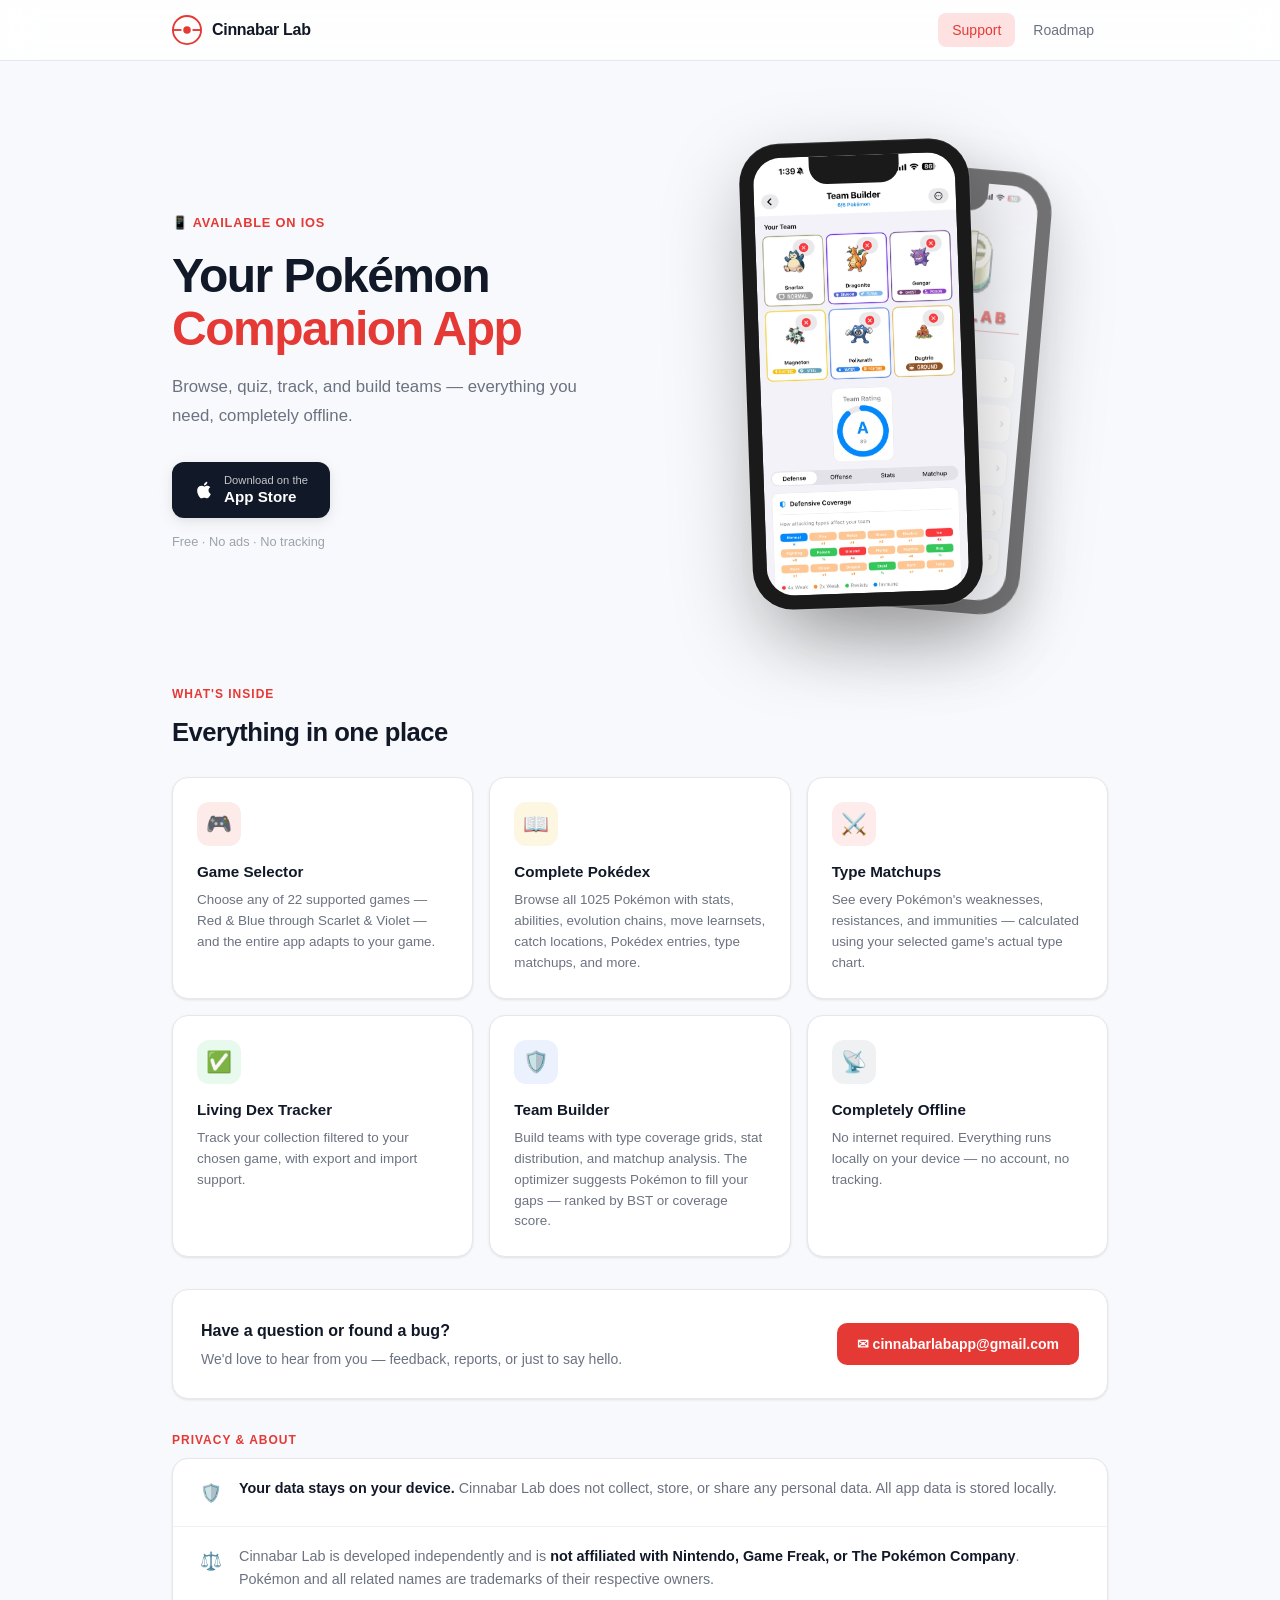
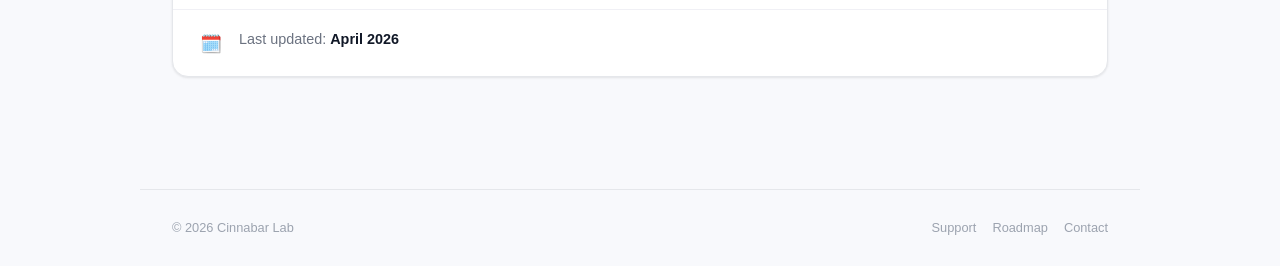
==== commit 9f4c82c5: "Update roadmap and site for v1.5 — optimizer, type coverage, picker upgrades" ====
--- a/index.html
+++ b/index.html
@@ -96,7 +96,7 @@
             <div class="feature-card">
                 <div class="feature-icon-wrap" style="background:rgba(59,130,246,0.1)">🛡️</div>
                 <h3>Team Builder</h3>
-                <p>Build teams with full type coverage analysis, stat distribution, and head-to-head matchups.</p>
+                <p>Build teams with type coverage grids, stat distribution, and matchup analysis. The optimizer suggests Pokémon to fill your gaps — ranked by BST or coverage score.</p>
             </div>
             <div class="feature-card">
                 <div class="feature-icon-wrap" style="background:rgba(107,114,128,0.1)">📡</div>
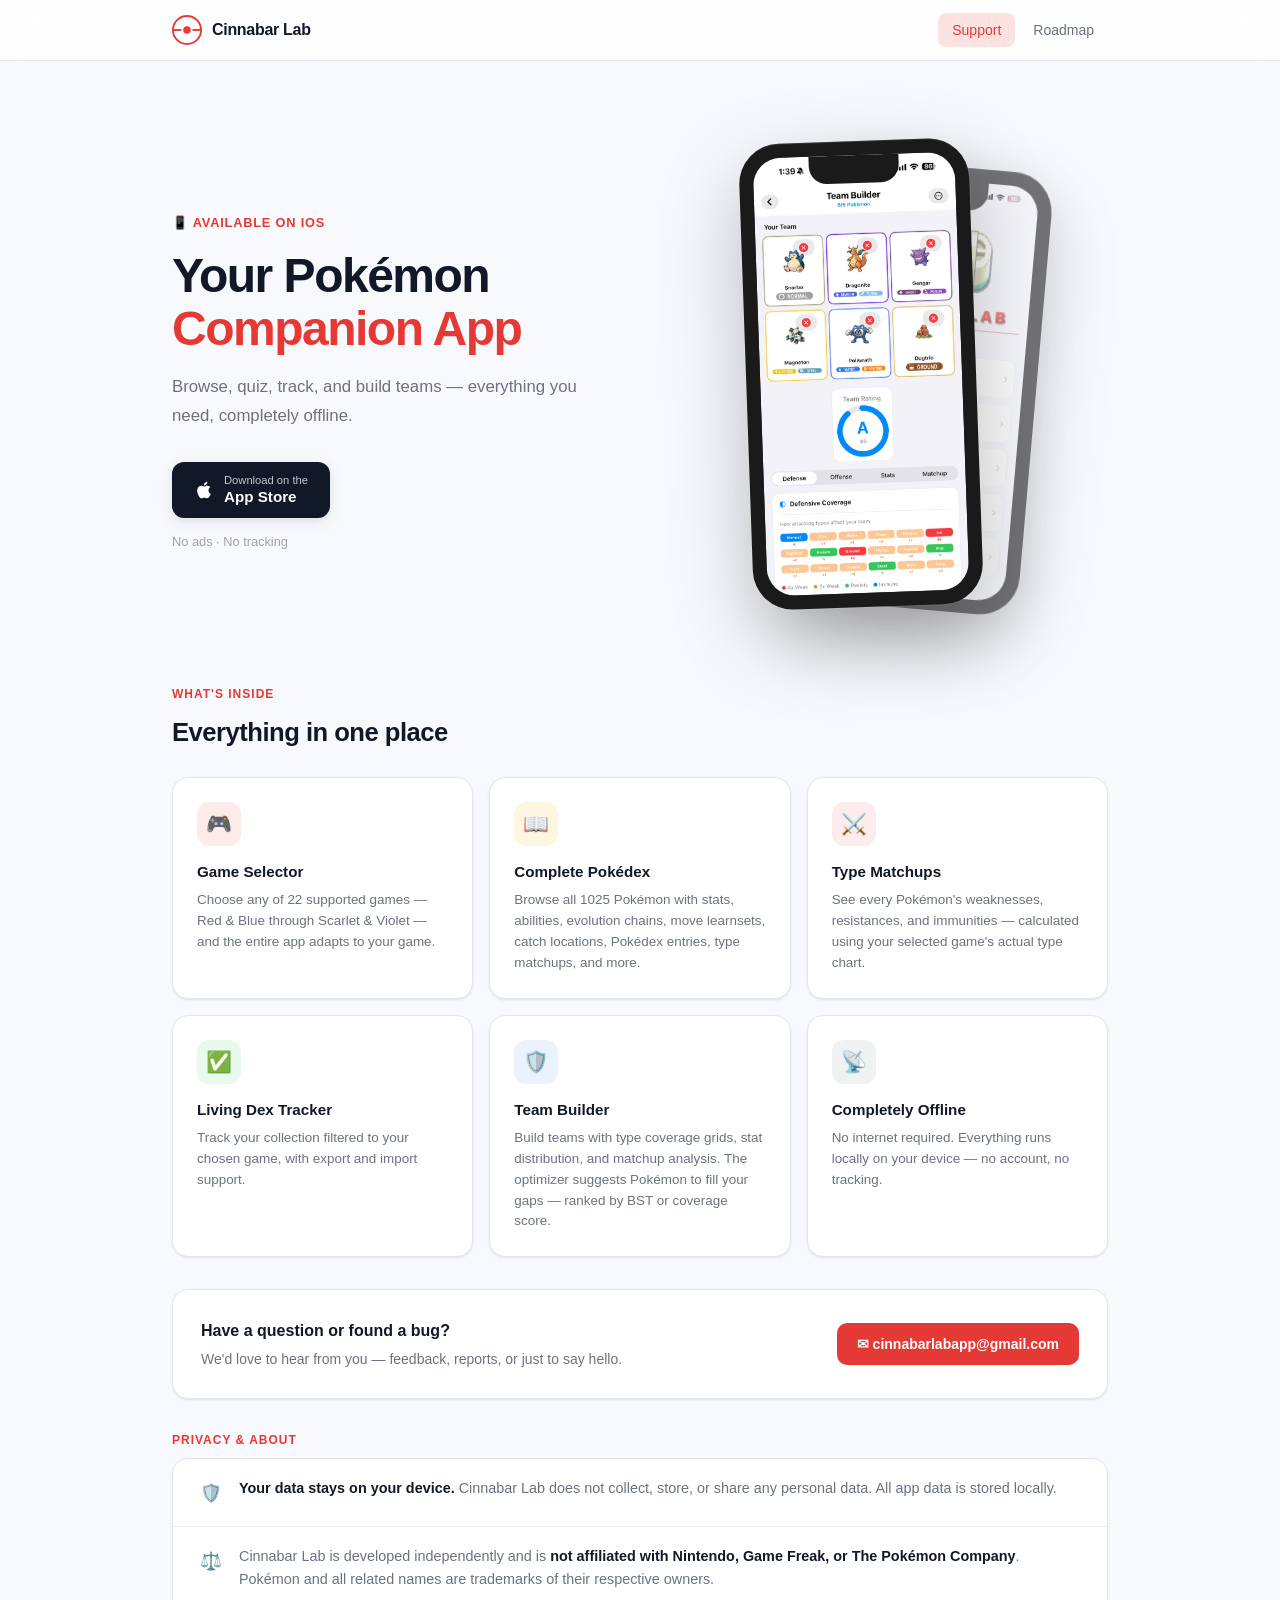
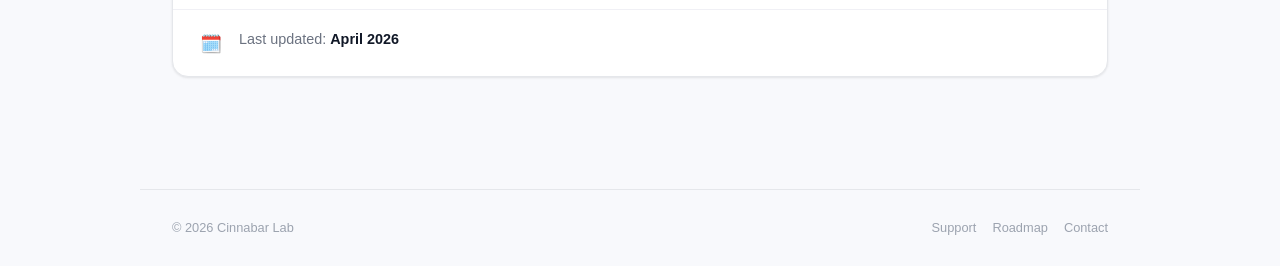
==== commit 4e8321d3: "Remove "Free" from homepage hero note" ====
--- a/index.html
+++ b/index.html
@@ -41,7 +41,7 @@
                 </span>
             </a>
         </div>
-        <p class="hero-note">Free · No ads · No tracking</p>
+        <p class="hero-note">No ads · No tracking</p>
     </div>
     <div class="hero-visual">
         <div class="phones-container">
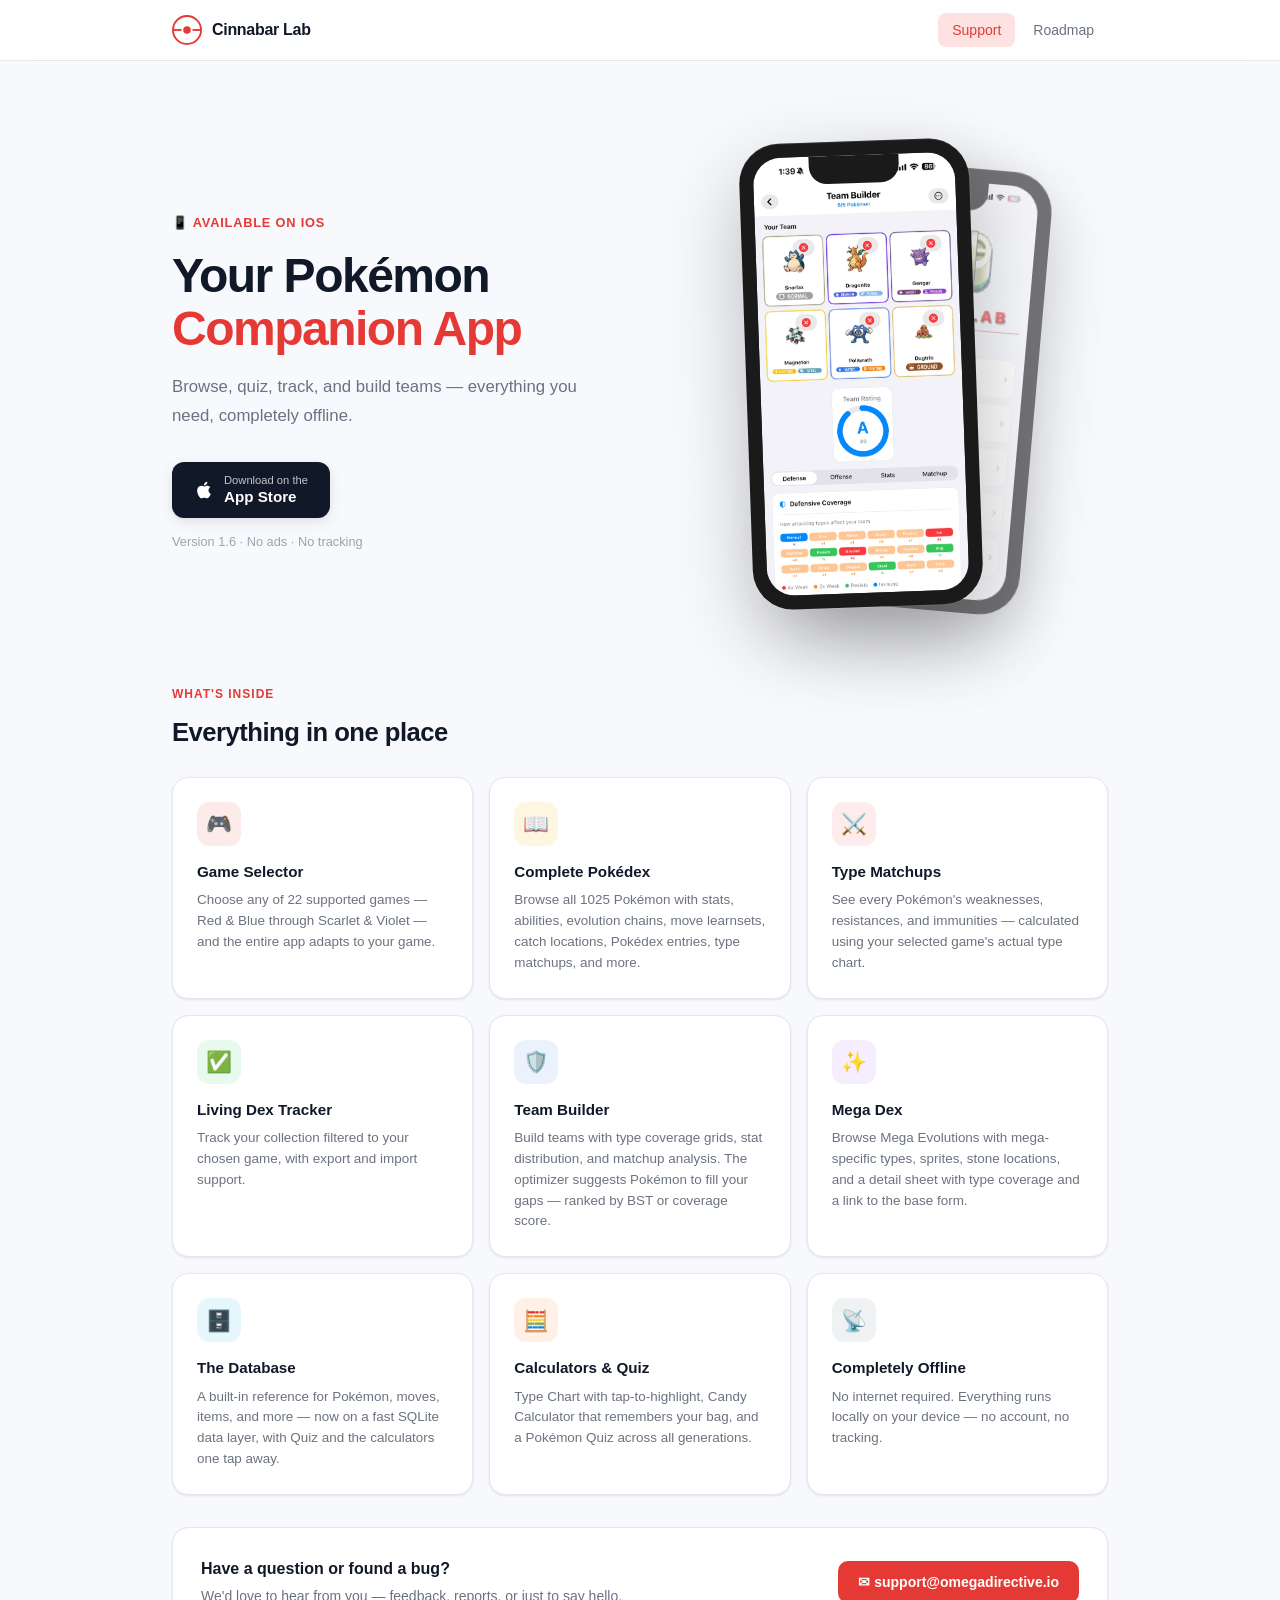
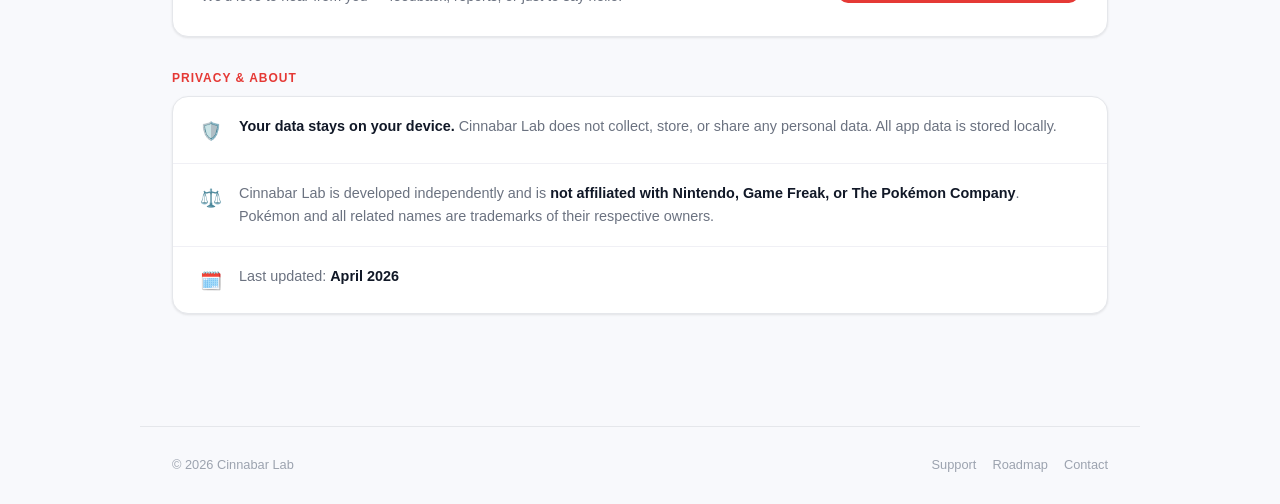
==== commit 5f47ba3c: "Refresh support site for v1.6 and update contact email Co-Authored-By: Claude Opus 5.5 <noreply@anth" ====
--- a/index.html
+++ b/index.html
@@ -41,7 +41,7 @@
                 </span>
             </a>
         </div>
-        <p class="hero-note">No ads · No tracking</p>
+        <p class="hero-note">Version 1.6 · No ads · No tracking</p>
     </div>
     <div class="hero-visual">
         <div class="phones-container">
@@ -99,6 +99,21 @@
                 <p>Build teams with type coverage grids, stat distribution, and matchup analysis. The optimizer suggests Pokémon to fill your gaps — ranked by BST or coverage score.</p>
             </div>
             <div class="feature-card">
+                <div class="feature-icon-wrap" style="background:rgba(168,85,247,0.1)">✨</div>
+                <h3>Mega Dex</h3>
+                <p>Browse Mega Evolutions with mega-specific types, sprites, stone locations, and a detail sheet with type coverage and a link to the base form.</p>
+            </div>
+            <div class="feature-card">
+                <div class="feature-icon-wrap" style="background:rgba(14,165,233,0.1)">🗄️</div>
+                <h3>The Database</h3>
+                <p>A built-in reference for Pokémon, moves, items, and more — now on a fast SQLite data layer, with Quiz and the calculators one tap away.</p>
+            </div>
+            <div class="feature-card">
+                <div class="feature-icon-wrap" style="background:rgba(249,115,22,0.1)">🧮</div>
+                <h3>Calculators &amp; Quiz</h3>
+                <p>Type Chart with tap-to-highlight, Candy Calculator that remembers your bag, and a Pokémon Quiz across all generations.</p>
+            </div>
+            <div class="feature-card">
                 <div class="feature-icon-wrap" style="background:rgba(107,114,128,0.1)">📡</div>
                 <h3>Completely Offline</h3>
                 <p>No internet required. Everything runs locally on your device — no account, no tracking.</p>
@@ -113,8 +128,8 @@
                 <h3>Have a question or found a bug?</h3>
                 <p>We'd love to hear from you — feedback, reports, or just to say hello.</p>
             </div>
-            <a href="mailto:cinnabarlabapp@gmail.com" class="contact-email-btn">
-                ✉ cinnabarlabapp@gmail.com
+            <a href="mailto:support@omegadirective.io" class="contact-email-btn">
+                ✉ support@omegadirective.io
             </a>
         </div>
     </section>
@@ -145,7 +160,7 @@
     <div class="footer-links">
         <a href="index.html">Support</a>
         <a href="roadmap.html">Roadmap</a>
-        <a href="mailto:cinnabarlabapp@gmail.com">Contact</a>
+        <a href="mailto:support@omegadirective.io">Contact</a>
     </div>
 </footer>
 
